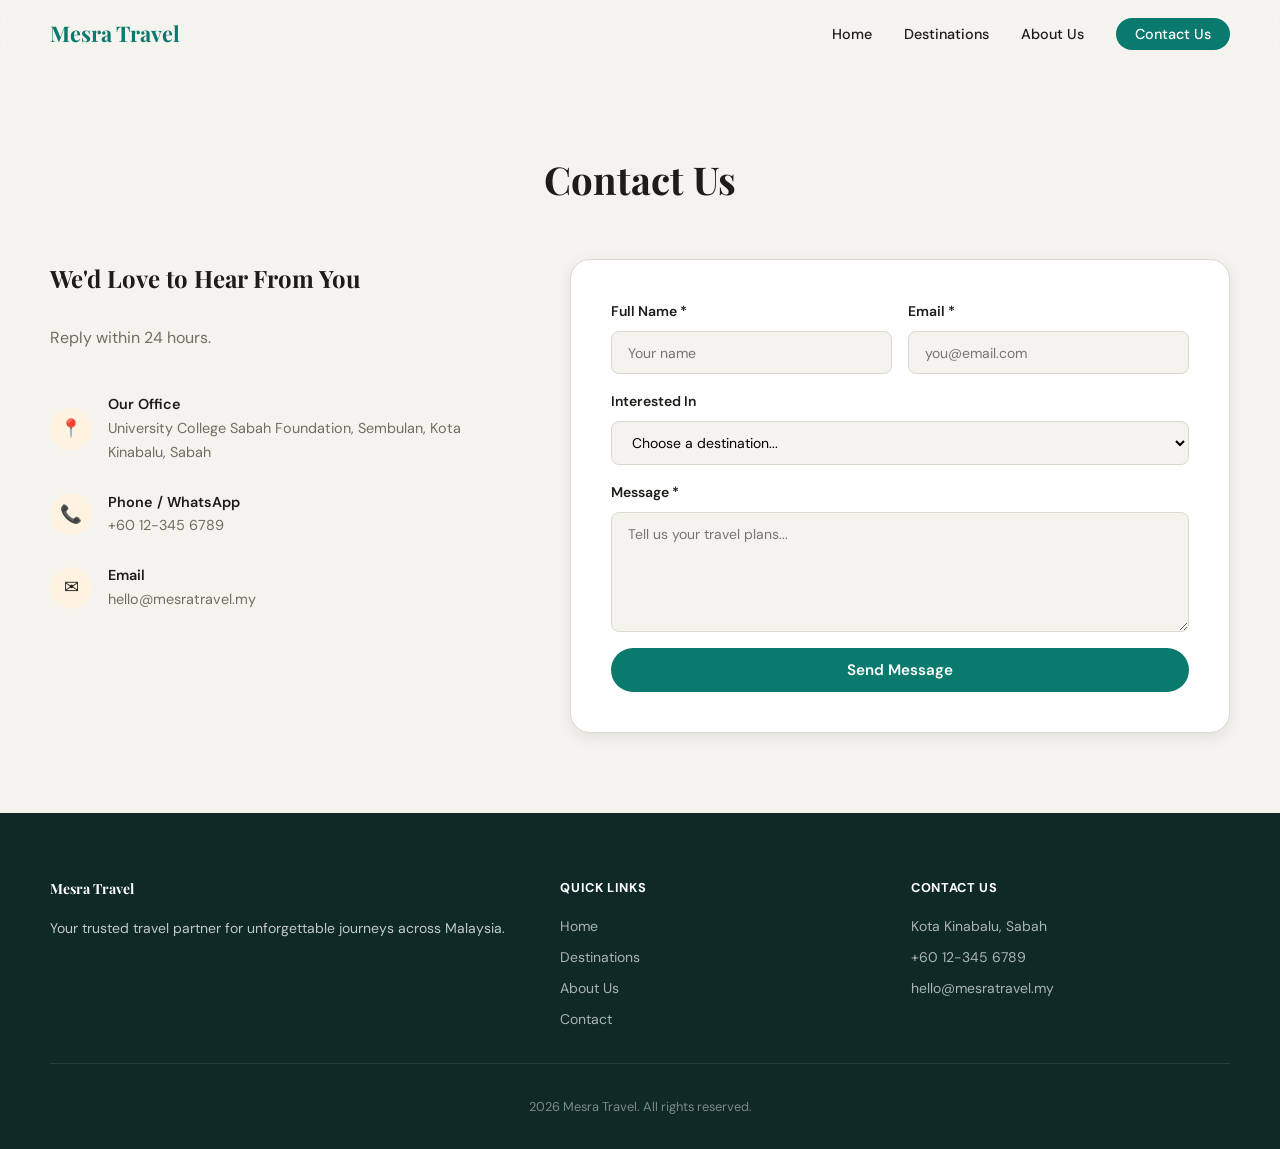
==== about.html @ d459807d "Add files via upload" ====
<!DOCTYPE html>
<html lang="en">
<head>
  <meta charset="UTF-8" />
  <meta name="viewport" content="width=device-width, initial-scale=1.0" />
  <title>About Us — Mesra Travel</title>
  <link rel="preconnect" href="https://fonts.googleapis.com">
  <link href="https://fonts.googleapis.com/css2?family=Playfair+Display:wght@700;900&family=DM+Sans:wght@400;500;600&display=swap" rel="stylesheet">
  <link rel="stylesheet" href="style.css" />
  <link rel="stylesheet" href="Style (3).css" />
</head>
<body>

<!-- NAVIGATION BAR -->
<nav class="site-nav" id="navbar">
  <div class="nav-inner">
    <a href="index.html" class="nav-logo">Mesra Travel</a>
    <ul class="nav-links">
      <li><a href="index.html">Home</a></li>
      <li><a href="destinations.html">Destinations</a></li>
      <li><a href="about.html">About Us</a></li>
      <li><a href="about.html#contact" class="nav-cta">Contact Us</a></li>
    </ul>
    <button class="nav-hamburger" id="hamburger">
      <span></span>
      <span></span>
      <span></span>
    </button>
  </div>
</nav>

<!-- MOBILE MENU -->
<div class="nav-mobile" id="mobileMenu">
  <a href="index.html">Home</a>
  <a href="destinations.html">Destinations</a>
  <a href="about.html">About Us</a>
  <a href="about.html#contact">Contact Us</a>
</div>

<!-- CONTACT SECTION -->
<section class="section" id="contact">
  <div class="section-inner">
    <h2 class="section-title">Contact Us</h2>

    <div class="contact-wrap">

      <!-- Left: contact details -->
      <div class="contact-info">
        <h3>We'd Love to Hear From You</h3>
        <p>Reply within 24 hours.</p>

        <div class="contact-detail">
          <div class="contact-icon">📍</div>
          <div>
            <strong>Our Office</strong>
            <span>University College Sabah Foundation, Sembulan, Kota Kinabalu, Sabah</span>
          </div>
        </div>

        <div class="contact-detail">
          <div class="contact-icon">📞</div>
          <div>
            <strong>Phone / WhatsApp</strong>
            <span>+60 12-345 6789</span>
          </div>
        </div>

        <div class="contact-detail">
          <div class="contact-icon">✉</div>
          <div>
            <strong>Email</strong>
            <span>hello@mesratravel.my</span>
          </div>
        </div>
      </div>

      <!-- Right: form -->
      <form class="contact-form" id="contactForm">
        <div class="form-row">
          <div class="form-group">
            <label for="name">Full Name *</label>
            <input type="text" id="name" name="name"
              placeholder="Your name" required />
          </div>
          <div class="form-group">
            <label for="email">Email *</label>
            <input type="email" id="email" name="email"
              placeholder="you@email.com" required />
          </div>
        </div>

        <div class="form-group">
          <label for="destination">Interested In</label>
          <select id="destination" name="destination">
            <option value="">Choose a destination...</option>
            <option>Semporna Island Hopping</option>
            <option>Langkawi Retreat</option>
            <option>Mount Kinabalu Climb</option>
            <option>Kuala Lumpur Explorer</option>
            <option>Custom Package</option>
          </select>
        </div>

        <div class="form-group">
          <label for="message">Message *</label>
          <textarea id="message" name="message"
            placeholder="Tell us your travel plans..."
            required></textarea>
        </div>

        <button type="submit" class="btn btn-primary"
          style="width:100%; justify-content:center;">
          Send Message
        </button>

        <!-- Success message — JS shows this after submit -->
        <div class="form-success" id="formSuccess">
          Thank you! We will contact you within 24 hours.
        </div>

      </form>
    </div>
  </div>
</section>

<!-- FOOTER -->
<footer class="site-footer">
  <div class="footer-inner">
    <div class="footer-top">

      <div class="footer-brand">
        <p class="nav-logo" style="color:#fff; margin-bottom:1rem;">Mesra Travel</p>
        <p>Your trusted travel partner for unforgettable journeys across Malaysia.</p>
      </div>

      <div class="footer-col">
        <h4>Quick Links</h4>
        <ul>
          <li><a href="index.html">Home</a></li>
          <li><a href="destinations.html">Destinations</a></li>
          <li><a href="about.html">About Us</a></li>
          <li><a href="about.html#contact">Contact</a></li>
        </ul>
      </div>

      <div class="footer-col">
        <h4>Contact Us</h4>
        <ul>
          <li>Kota Kinabalu, Sabah</li>
          <li><a href="tel:+60123456789">+60 12-345 6789</a></li>
          <li><a href="mailto:hello@mesratravel.my">hello@mesratravel.my</a></li>
        </ul>
      </div>

    </div>
    <div class="footer-bottom">
      <span>2026 Mesra Travel. All rights reserved.</span>
    </div>
  </div>
</footer>

<script src="script.js"></script>
</body>
</html>
---- style.css ----
/* ===== FONTS ===== */
@import url('https://fonts.googleapis.com/css2?family=Playfair+Display:wght@700;900&family=DM+Sans:wght@400;500;600&display=swap');

/* ===== COLOR & FONT VARIABLES ===== */
:root {
  --color-bg:      #f5f3ee;
  --color-text:    #1e1c18;
  --color-primary: #0a7a6e;
  --color-gold:    #c98a1a;
  --font-display:  'Playfair Display', Georgia, serif;
  --font-body:     'DM Sans', sans-serif;
}

/* ===== RESET ===== */
*, *::before, *::after { box-sizing: border-box; margin: 0; padding: 0; }
body { font-family: var(--font-body); font-size: 1rem; color: var(--color-text); background: var(--color-bg); line-height: 1.65; }
img, video { display: block; max-width: 100%; }
a { text-decoration: none; color: inherit; }
ul { list-style: none; }

/* ===== NAVIGATION BAR ===== */
.site-nav {
  position: fixed;
  top: 0;
  left: 0;
  right: 0;
  height: 68px;
  display: flex;
  align-items: center;
  padding: 0 1.5rem;
  background: rgba(245,243,238,0.96);
  backdrop-filter: blur(12px);
  box-shadow: 0 1px 3px rgba(0,0,0,0.07);
  z-index: 100;
}

.nav-inner {
  max-width: 1180px;
  width: 100%;
  margin: 0 auto;
  display: flex;
  align-items: center;
  justify-content: space-between;
}

.nav-logo {
  font-family: var(--font-display);
  font-size: 1.35rem;
  font-weight: 700;
  color: var(--color-primary);
}

.nav-links {
  display: flex;
  gap: 2rem;
}

.nav-links a {
  font-size: 0.9rem;
  font-weight: 500;
  color: var(--color-text);
  transition: color 0.2s;
}

.nav-links a:hover {
  color: var(--color-primary);
}

.nav-cta {
  background: var(--color-primary);
  color: #fff !important;
  padding: 0.45rem 1.2rem;
  border-radius: 9999px;
}

.nav-hamburger {
  display: none;
  flex-direction: column;
  gap: 5px;
  background: none;
  border: none;
  cursor: pointer;
  padding: 4px;
}

.nav-hamburger span {
  display: block;
  width: 24px;
  height: 2px;
  background: var(--color-text);
  border-radius: 99px;
}

.nav-mobile {
  display: none;
}

@media (max-width: 768px) {
  .nav-links { display: none; }
  .nav-hamburger { display: flex; }

  .nav-mobile.open {
    display: flex;
    flex-direction: column;
    position: fixed;
    top: 68px;
    left: 0;
    right: 0;
    background: rgba(245,243,238,0.98);
    padding: 1.5rem;
    gap: 1rem;
    z-index: 99;
    box-shadow: 0 4px 16px rgba(0,0,0,0.1);
  }

  .nav-mobile a {
    font-size: 1rem;
    font-weight: 500;
    padding: 0.75rem 0;
    border-bottom: 1px solid #dcd8d0;
    color: var(--color-text);
  }
}

/* ===== HERO — VIDEO BACKGROUND ===== */
.hero {
  position: relative;
  width: 100%;
  min-height: 100vh;
  display: flex;
  align-items: center;
  justify-content: center;
  overflow: hidden;
  background: #0a2e2b;
}

.hero-video {
  position: absolute;
  top: 0; left: 0;
  width: 100%;
  height: 100%;
  object-fit: cover;
  z-index: 0;
}

.hero-overlay {
  position: absolute;
  top: 0; left: 0;
  width: 100%;
  height: 100%;
  background: rgba(5, 25, 22, 0.55);
  z-index: 1;
}

.hero-content {
  position: relative;
  z-index: 2;
  text-align: center;
  color: #ffffff;
  padding: 2rem;
  max-width: 820px;
}

.hero-badge {
  display: inline-block;
  background: rgba(255,255,255,0.15);
  border: 1px solid rgba(255,255,255,0.3);
  color: #fff;
  font-size: 0.75rem;
  font-weight: 700;
  letter-spacing: 0.1em;
  text-transform: uppercase;
  padding: 0.4rem 1rem;
  border-radius: 9999px;
  margin-bottom: 1.5rem;
}

.hero-content h1 {
  font-family: var(--font-display);
  font-size: clamp(2.5rem, 6vw, 6rem);
  font-weight: 900;
  line-height: 1.08;
  margin-bottom: 1.5rem;
}

.hero-content h1 em {
  font-style: normal;
  color: #f0c96a;
}

.hero-slogan {
  font-size: 1.2rem;
  opacity: 0.9;
  margin-bottom: 2.5rem;
  max-width: 50ch;
  margin-left: auto;
  margin-right: auto;
}

.hero-actions {
  display: flex;
  gap: 1rem;
  justify-content: center;
  flex-wrap: wrap;
}

/* ===== BUTTONS ===== */
.btn {
  display: inline-flex;
  align-items: center;
  padding: 0.75rem 1.75rem;
  border-radius: 9999px;
  font-size: 0.9rem;
  font-weight: 600;
  transition: all 0.2s ease;
}

.btn:hover { transform: translateY(-2px); }

.btn-primary {
  background: var(--color-primary);
  color: #ffffff;
}

.btn-primary:hover { background: #075f56; }

.btn-outline {
  background: transparent;
  color: #ffffff;
  border: 2px solid rgba(255,255,255,0.7);
}

.btn-outline:hover { background: rgba(255,255,255,0.1); }

.btn-outline-dark {
  background: transparent;
  color: var(--color-primary);
  border: 2px solid var(--color-primary);
  padding: 0.6rem 1.5rem;
  border-radius: 9999px;
  font-size: 0.875rem;
  font-weight: 600;
  display: inline-block;
  transition: all 0.2s;
}

.btn-outline-dark:hover {
  background: var(--color-primary);
  color: #fff;
}

/* ===== SECTION WRAPPER ===== */
.section {
  padding: 5rem 1.5rem;
}

.section-inner {
  max-width: 1180px;
  margin: 0 auto;
}

.section-title {
  font-family: var(--font-display);
  font-size: clamp(1.8rem, 3vw, 2.5rem);
  font-weight: 700;
  text-align: center;
  margin-bottom: 3rem;
  color: var(--color-text);
}

/* ===== CARDS GRID ===== */
.cards-grid {
  display: grid;
  grid-template-columns: repeat(auto-fill, minmax(300px, 1fr));
  gap: 1.5rem;
}

/* ===== SINGLE CARD ===== */
.card {
  background: #ffffff;
  border-radius: 1.25rem;
  overflow: hidden;
  box-shadow: 0 1px 3px rgba(0,0,0,0.07);
  border: 1px solid #dcd8d0;
  transition: transform 0.2s, box-shadow 0.2s;
}

.card:hover {
  transform: translateY(-4px);
  box-shadow: 0 12px 40px rgba(0,0,0,0.14);
}

.card-img-wrap {
  position: relative;
  height: 220px;
  overflow: hidden;
}

.card-img-wrap img {
  width: 100%;
  height: 100%;
  object-fit: cover;
  transition: transform 0.5s;
}

.card:hover .card-img-wrap img {
  transform: scale(1.06);
}

.card-badge {
  position: absolute;
  top: 0.75rem;
  left: 0.75rem;
  background: var(--color-primary);
  color: #ffffff;
  font-size: 0.7rem;
  font-weight: 700;
  padding: 0.25rem 0.75rem;
  border-radius: 9999px;
  text-transform: uppercase;
  letter-spacing: 0.06em;
}

.card-body {
  padding: 1.5rem;
}

.card-body h3 {
  font-family: var(--font-display);
  font-size: 1.2rem;
  font-weight: 700;
  margin-bottom: 0.5rem;
}

.card-body p {
  font-size: 0.875rem;
  color: #706d66;
  margin-bottom: 1rem;
}

/* ===== SCROLL REVEAL ANIMATION ===== */
.reveal {
  opacity: 0;
  transform: translateY(28px);
  transition: opacity 0.65s ease, transform 0.65s ease;
}

.reveal.visible {
  opacity: 1;
  transform: translateY(0);
}

.reveal-delay-1 { transition-delay: 0.1s; }
.reveal-delay-2 { transition-delay: 0.2s; }

/* ===== FOOTER ===== */
.site-footer {
  background: #0e2926;
  color: rgba(255,255,255,0.75);
  padding: 4rem 1.5rem 2rem;
}

.footer-inner {
  max-width: 1180px;
  margin: 0 auto;
}

.footer-top {
  display: grid;
  grid-template-columns: 1.5fr 1fr 1fr 1fr;
  gap: 2rem;
  padding-bottom: 2rem;
  border-bottom: 1px solid rgba(255,255,255,0.1);
  margin-bottom: 2rem;
}

.footer-brand p {
  font-size: 0.875rem;
  line-height: 1.7;
}

.footer-col h4 {
  color: #ffffff;
  font-size: 0.8rem;
  font-weight: 700;
  text-transform: uppercase;
  letter-spacing: 0.05em;
  margin-bottom: 1rem;
}

.footer-col ul {
  display: flex;
  flex-direction: column;
  gap: 0.5rem;
}

.footer-col ul li,
.footer-col ul a {
  font-size: 0.875rem;
  color: rgba(255,255,255,0.65);
}

.footer-col ul a:hover { color: #ffffff; }

.footer-bottom {
  text-align: center;
  font-size: 0.8rem;
  opacity: 0.6;
}

@media (max-width: 768px) {
  .footer-top { grid-template-columns: 1fr 1fr; }
  .cards-grid { grid-template-columns: 1fr; }
}

@media (max-width: 480px) {
  .footer-top { grid-template-columns: 1fr; }
}
---- Style (3).css ----
/* ===== FONTS ===== */
@import url('https://fonts.googleapis.com/css2?family=Playfair+Display:wght@700;900&family=DM+Sans:wght@400;500;600&display=swap');

/* ===== COLOR & FONT VARIABLES ===== */
:root {
  --color-bg:      #f5f3ee;
  --color-text:    #1e1c18;
  --color-primary: #0a7a6e;
  --color-gold:    #c98a1a;
  --font-display:  'Playfair Display', Georgia, serif;
  --font-body:     'DM Sans', sans-serif;
}

/* ===== RESET ===== */
*, *::before, *::after { box-sizing: border-box; margin: 0; padding: 0; }
body { font-family: var(--font-body); font-size: 1rem; color: var(--color-text); background: var(--color-bg); line-height: 1.65; }
img, video { display: block; max-width: 100%; }
a { text-decoration: none; color: inherit; }
ul { list-style: none; }

/* ===== NAVIGATION BAR ===== */
.site-nav {
  position: fixed;
  top: 0;
  left: 0;
  right: 0;
  height: 68px;
  display: flex;
  align-items: center;
  padding: 0 1.5rem;
  background: rgba(245,243,238,0.96);
  backdrop-filter: blur(12px);
  box-shadow: 0 1px 3px rgba(0,0,0,0.07);
  z-index: 100;
}

.nav-inner {
  max-width: 1180px;
  width: 100%;
  margin: 0 auto;
  display: flex;
  align-items: center;
  justify-content: space-between;
}

.nav-logo {
  font-family: var(--font-display);
  font-size: 1.35rem;
  font-weight: 700;
  color: var(--color-primary);
}

.nav-links {
  display: flex;
  gap: 2rem;
}

.nav-links a {
  font-size: 0.9rem;
  font-weight: 500;
  color: var(--color-text);
  transition: color 0.2s;
}

.nav-links a:hover {
  color: var(--color-primary);
}

.nav-cta {
  background: var(--color-primary);
  color: #fff !important;
  padding: 0.45rem 1.2rem;
  border-radius: 9999px;
}

.nav-hamburger {
  display: none;
  flex-direction: column;
  gap: 5px;
  background: none;
  border: none;
  cursor: pointer;
  padding: 4px;
}

.nav-hamburger span {
  display: block;
  width: 24px;
  height: 2px;
  background: var(--color-text);
  border-radius: 99px;
}

.nav-mobile {
  display: none;
}

@media (max-width: 768px) {
  .nav-links { display: none; }
  .nav-hamburger { display: flex; }

  .nav-mobile.open {
    display: flex;
    flex-direction: column;
    position: fixed;
    top: 68px;
    left: 0;
    right: 0;
    background: rgba(245,243,238,0.98);
    padding: 1.5rem;
    gap: 1rem;
    z-index: 99;
    box-shadow: 0 4px 16px rgba(0,0,0,0.1);
  }

  .nav-mobile a {
    font-size: 1rem;
    font-weight: 500;
    padding: 0.75rem 0;
    border-bottom: 1px solid #dcd8d0;
    color: var(--color-text);
  }
}

/* ===== SECTION WRAPPER ===== */
.section {
  padding: 5rem 1.5rem;
  margin-top: 68px;
}

.section-inner {
  max-width: 1180px;
  margin: 0 auto;
}

.section-title {
  font-family: var(--font-display);
  font-size: clamp(1.8rem, 3vw, 2.5rem);
  font-weight: 700;
  text-align: center;
  margin-bottom: 3rem;
  color: var(--color-text);
}

/* ===== CONTACT SECTION ===== */
.contact-wrap {
  display: grid;
  grid-template-columns: 1fr 1.4fr;
  gap: 3rem;
  align-items: start;
}

.contact-info {
  display: flex;
  flex-direction: column;
  gap: 10px;
  margin-bottom: 24px;
}

.contact-info h3 {
  font-family: var(--font-display);
  font-size: 1.5rem;
  margin-bottom: 1rem;
}

.contact-info p { color: #706d66; margin-bottom: 2rem; }

.contact-detail {
  display: flex;
  align-items: center;
  gap: 1rem;
  margin-bottom: 1rem;
  font-size: 0.9rem;
}

.contact-icon {
  width: 42px;
  height: 42px;
  background: #fdf3e0;
  border-radius: 50%;
  display: flex;
  align-items: center;
  justify-content: center;
  font-size: 1.1rem;
  flex-shrink: 0;
}

.contact-detail strong { display: block; font-weight: 600; }
.contact-detail span { color: #706d66; }

/* ===== CONTACT FORM ===== */
.contact-form {
  background: #ffffff;
  border-radius: 1.25rem;
  padding: 2.5rem;
  box-shadow: 0 4px 16px rgba(0,0,0,0.08);
  border: 1px solid #dcd8d0;
}

.form-row {
  display: grid;
  grid-template-columns: 1fr 1fr;
  gap: 1rem;
}

.form-group {
  display: flex;
  flex-direction: column;
  gap: 0.5rem;
  margin-bottom: 1rem;
}

.form-group label {
  font-size: 0.875rem;
  font-weight: 600;
}

.form-group input,
.form-group select,
.form-group textarea {
  font-family: var(--font-body);
  font-size: 0.875rem;
  padding: 0.7rem 1rem;
  border: 1.5px solid #dcd8d0;
  border-radius: 0.5rem;
  background: #f5f3ee;
  outline: none;
  transition: border-color 0.2s;
  width: 100%;
}

.form-group input:focus,
.form-group select:focus,
.form-group textarea:focus {
  border-color: var(--color-primary);
  box-shadow: 0 0 0 3px rgba(10,122,110,0.12);
}

.form-group textarea { resize: vertical; min-height: 120px; }

/* ===== BUTTON ===== */
.btn {
  display: inline-flex;
  align-items: center;
  padding: 0.75rem 1.75rem;
  border-radius: 9999px;
  font-family: var(--font-body);
  font-size: 0.95rem;
  font-weight: 600;
  border: none;
  cursor: pointer;
  transition: background 0.2s, transform 0.2s;
}

.btn-primary {
  background: var(--color-primary);
  color: #ffffff;
}

.btn-primary:hover {
  background: #075f56;
  transform: translateY(-2px);
}

/* ===== SUCCESS MESSAGE ===== */
.form-success {
  display: none;
  background: #e6f7f5;
  border: 1px solid var(--color-primary);
  color: var(--color-primary);
  border-radius: 0.5rem;
  padding: 1rem 1.5rem;
  margin-top: 1rem;
  font-weight: 600;
  font-size: 0.875rem;
}

/* ===== FOOTER ===== */
.site-footer {
  background: #0e2926;
  color: rgba(255,255,255,0.75);
  padding: 4rem 1.5rem 2rem;
}

.footer-inner {
  max-width: 1180px;
  margin: 0 auto;
}

.footer-top {
  display: grid;
  grid-template-columns: 1.5fr 1fr 1fr;
  gap: 2rem;
  padding-bottom: 2rem;
  border-bottom: 1px solid rgba(255,255,255,0.1);
  margin-bottom: 2rem;
}

.footer-brand p {
  font-size: 0.875rem;
  line-height: 1.7;
}

.footer-col h4 {
  color: #ffffff;
  font-size: 0.8rem;
  font-weight: 700;
  text-transform: uppercase;
  letter-spacing: 0.05em;
  margin-bottom: 1rem;
}

.footer-col ul {
  display: flex;
  flex-direction: column;
  gap: 0.5rem;
}

.footer-col ul li,
.footer-col ul a {
  font-size: 0.875rem;
  color: rgba(255,255,255,0.65);
}

.footer-col ul a:hover { color: #ffffff; }

.footer-bottom {
  text-align: center;
  font-size: 0.8rem;
  opacity: 0.6;
}

/* ===== MOBILE ===== */
@media (max-width: 768px) {
  .contact-wrap { grid-template-columns: 1fr; }
  .form-row { grid-template-columns: 1fr; }
  .footer-top { grid-template-columns: 1fr; }
}
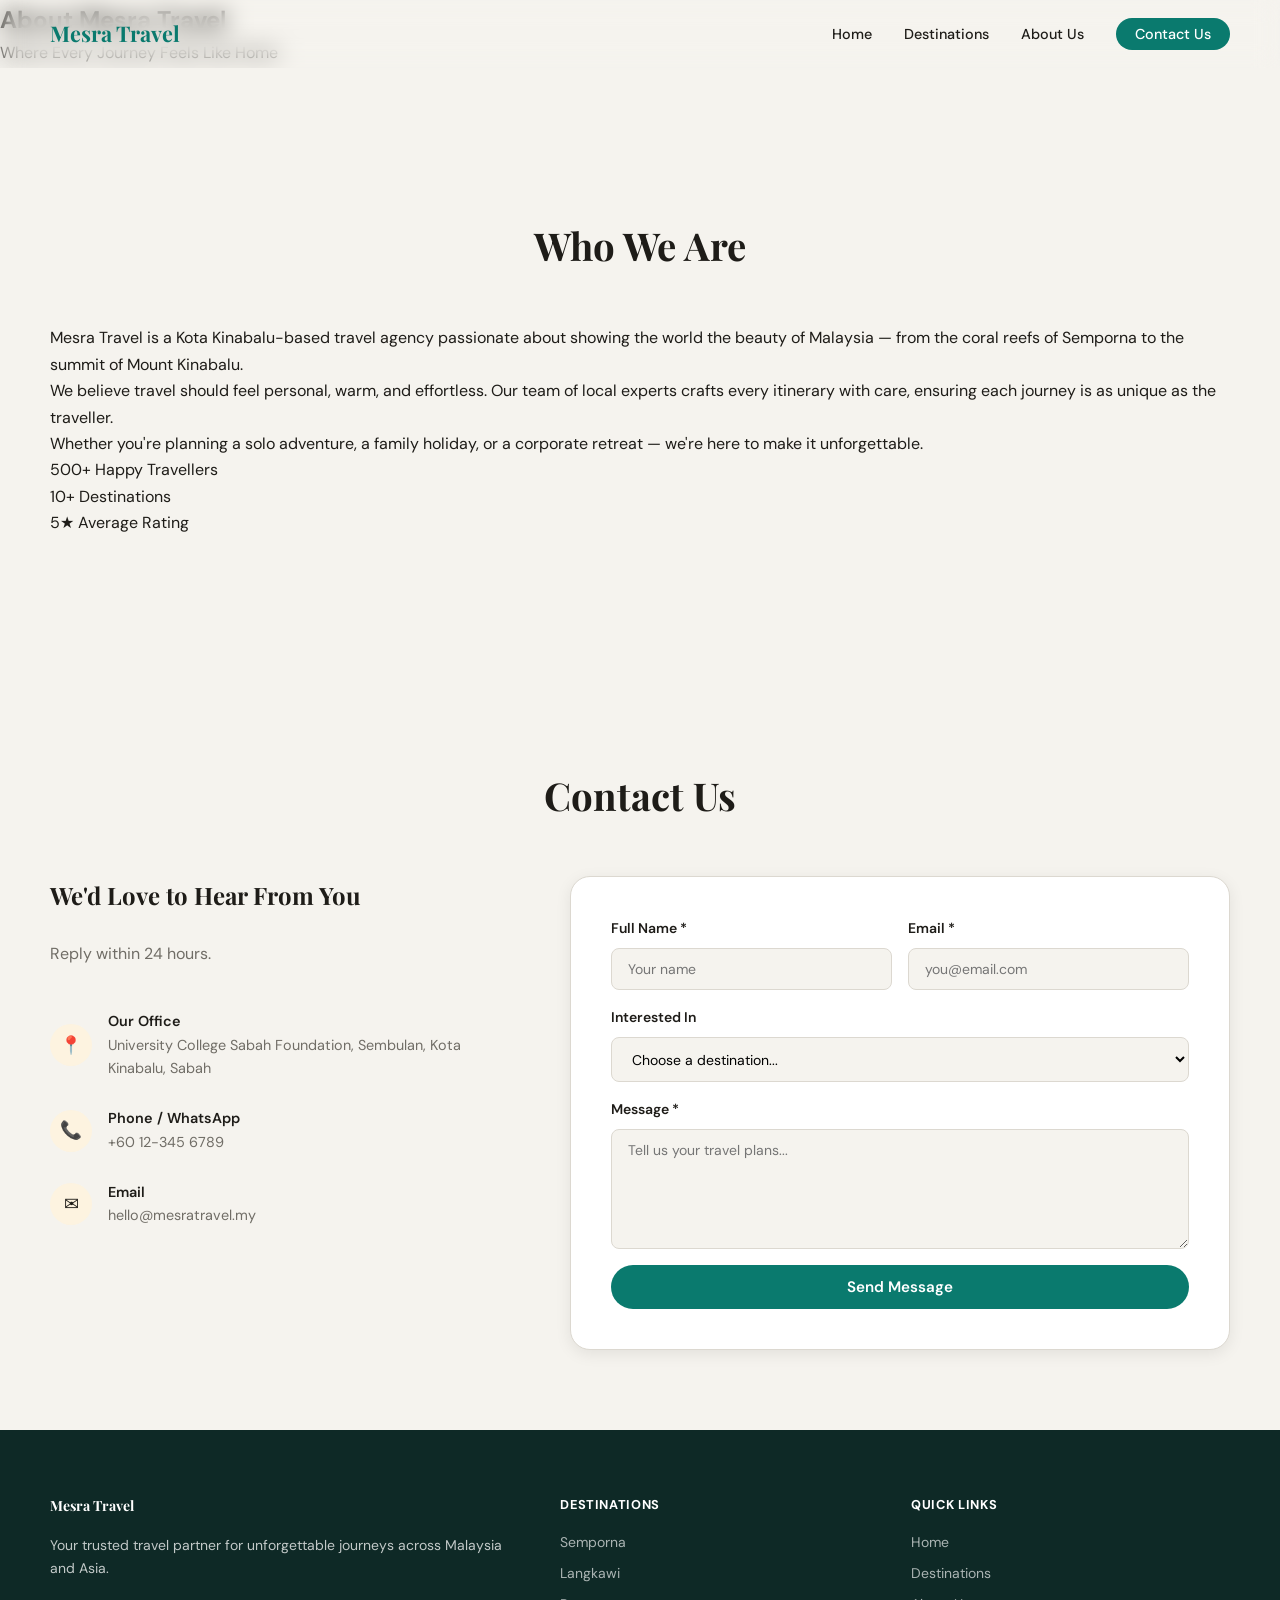
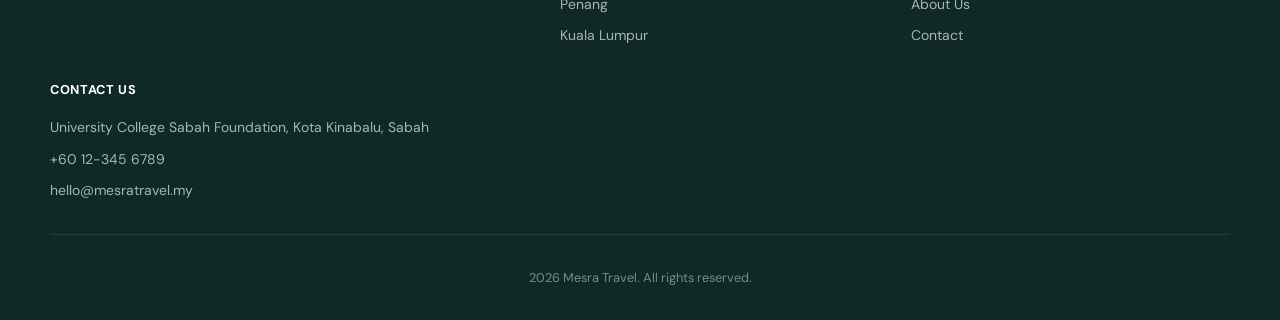
==== commit ff45cd41: "Revise About Us page content and layout Updated the About Us page with new content and structure." ====
--- a/about.html
+++ b/about.html
@@ -37,6 +37,44 @@
   <a href="about.html#contact">Contact Us</a>
 </div>
 
+<main>
+
+<!-- ABOUT HERO -->
+<section class="page-hero">
+  <div class="page-hero-content">
+    <h1>About Mesra Travel</h1>
+    <p>Where Every Journey Feels Like Home</p>
+  </div>
+</section>
+
+<!-- ABOUT SECTION -->
+<section class="section">
+  <div class="section-inner">
+    <h2 class="section-title">Who We Are</h2>
+    <div class="about-wrap">
+      <div class="about-text">
+        <p>Mesra Travel is a Kota Kinabalu-based travel agency passionate about showing the world the beauty of Malaysia — from the coral reefs of Semporna to the summit of Mount Kinabalu.</p>
+        <p>We believe travel should feel personal, warm, and effortless. Our team of local experts crafts every itinerary with care, ensuring each journey is as unique as the traveller.</p>
+        <p>Whether you're planning a solo adventure, a family holiday, or a corporate retreat — we're here to make it unforgettable.</p>
+      </div>
+      <div class="about-stats">
+        <div class="stat-card">
+          <span class="stat-number">500+</span>
+          <span class="stat-label">Happy Travellers</span>
+        </div>
+        <div class="stat-card">
+          <span class="stat-number">10+</span>
+          <span class="stat-label">Destinations</span>
+        </div>
+        <div class="stat-card">
+          <span class="stat-number">5★</span>
+          <span class="stat-label">Average Rating</span>
+        </div>
+      </div>
+    </div>
+  </div>
+</section>
+
 <!-- CONTACT SECTION -->
 <section class="section" id="contact">
   <div class="section-inner">
@@ -113,7 +151,7 @@
           Send Message
         </button>
 
-        <!-- Success message — JS shows this after submit -->
+        <!-- Success message (hidden — JS shows this) -->
         <div class="form-success" id="formSuccess">
           Thank you! We will contact you within 24 hours.
         </div>
@@ -122,6 +160,8 @@
     </div>
   </div>
 </section>
+
+</main>
 
 <!-- FOOTER -->
 <footer class="site-footer">
@@ -130,7 +170,17 @@
 
       <div class="footer-brand">
         <p class="nav-logo" style="color:#fff; margin-bottom:1rem;">Mesra Travel</p>
-        <p>Your trusted travel partner for unforgettable journeys across Malaysia.</p>
+        <p>Your trusted travel partner for unforgettable journeys across Malaysia and Asia.</p>
+      </div>
+
+      <div class="footer-col">
+        <h4>Destinations</h4>
+        <ul>
+          <li><a href="destinations.html">Semporna</a></li>
+          <li><a href="destinations.html">Langkawi</a></li>
+          <li><a href="destinations.html">Penang</a></li>
+          <li><a href="destinations.html">Kuala Lumpur</a></li>
+        </ul>
       </div>
 
       <div class="footer-col">
@@ -146,7 +196,7 @@
       <div class="footer-col">
         <h4>Contact Us</h4>
         <ul>
-          <li>Kota Kinabalu, Sabah</li>
+          <li>University College Sabah Foundation, Kota Kinabalu, Sabah</li>
           <li><a href="tel:+60123456789">+60 12-345 6789</a></li>
           <li><a href="mailto:hello@mesratravel.my">hello@mesratravel.my</a></li>
         </ul>
@@ -161,4 +211,4 @@
 
 <script src="script.js"></script>
 </body>
-</html>+</html>
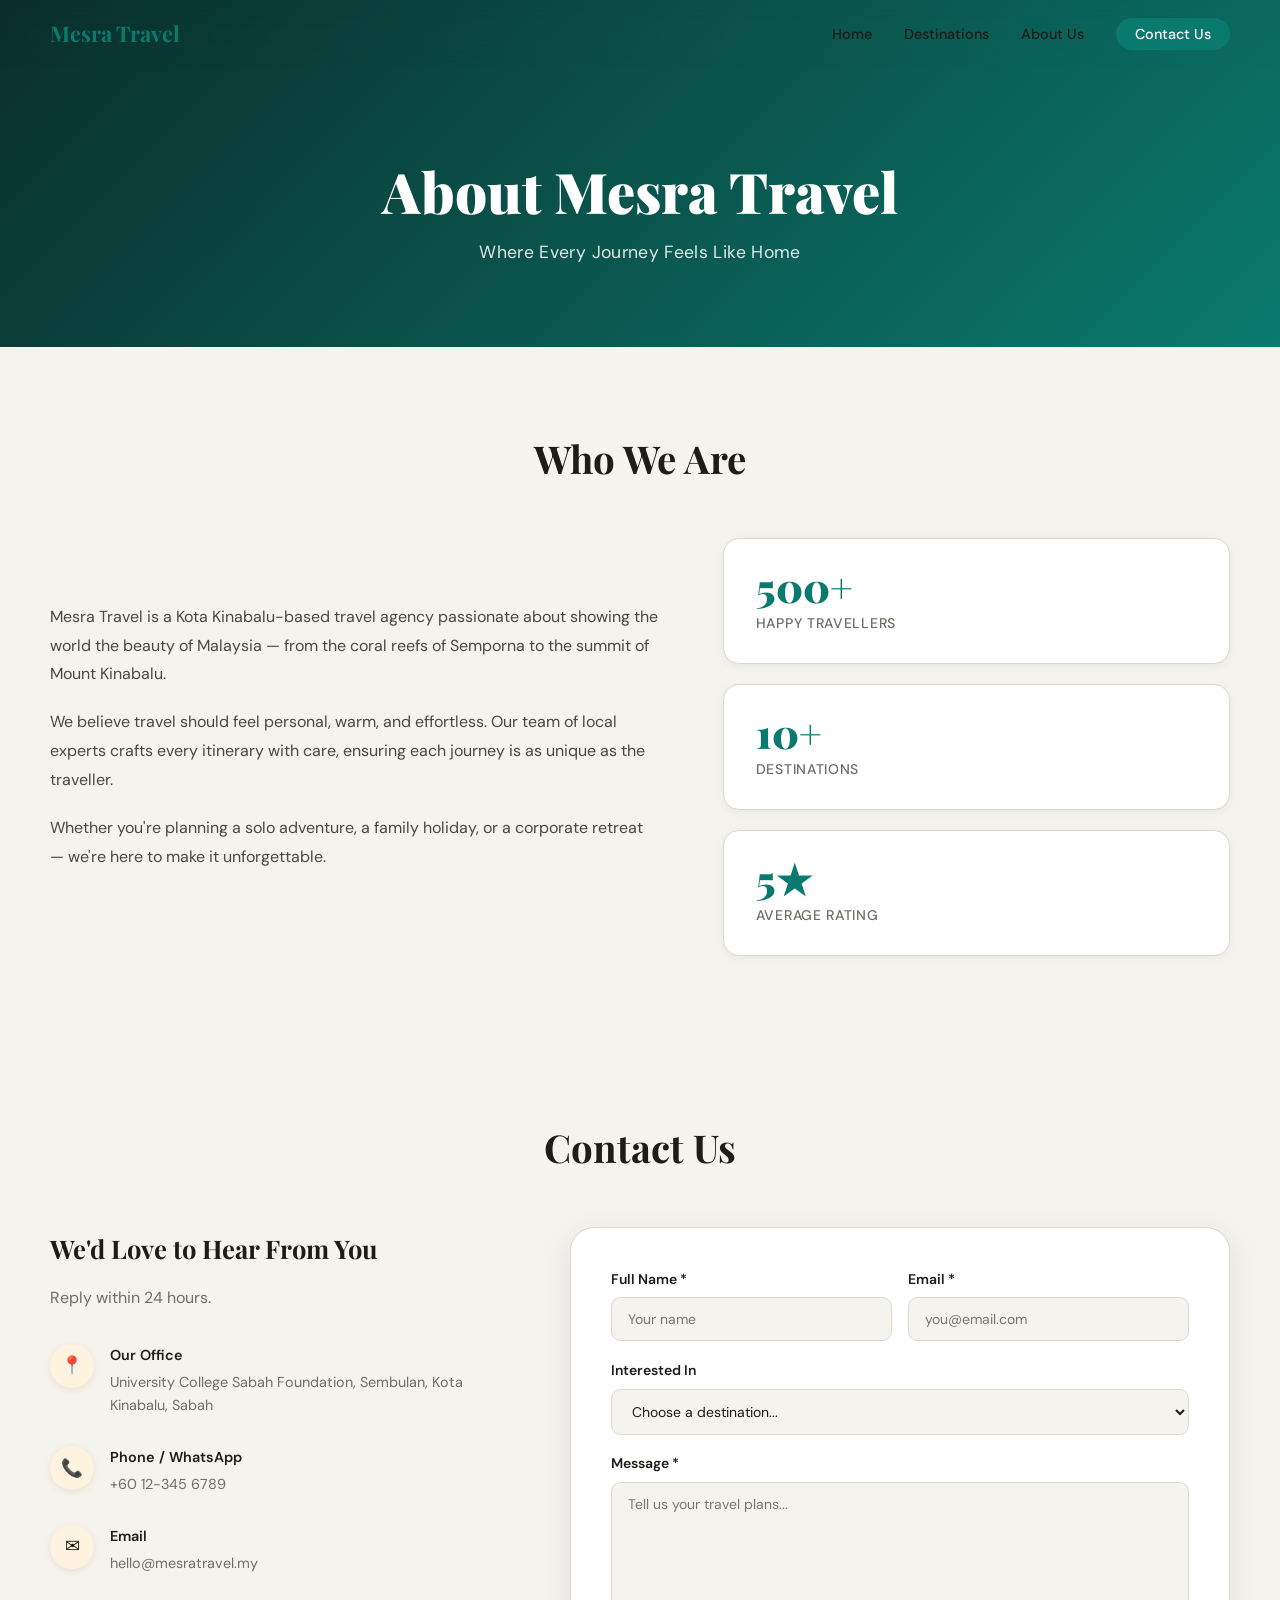
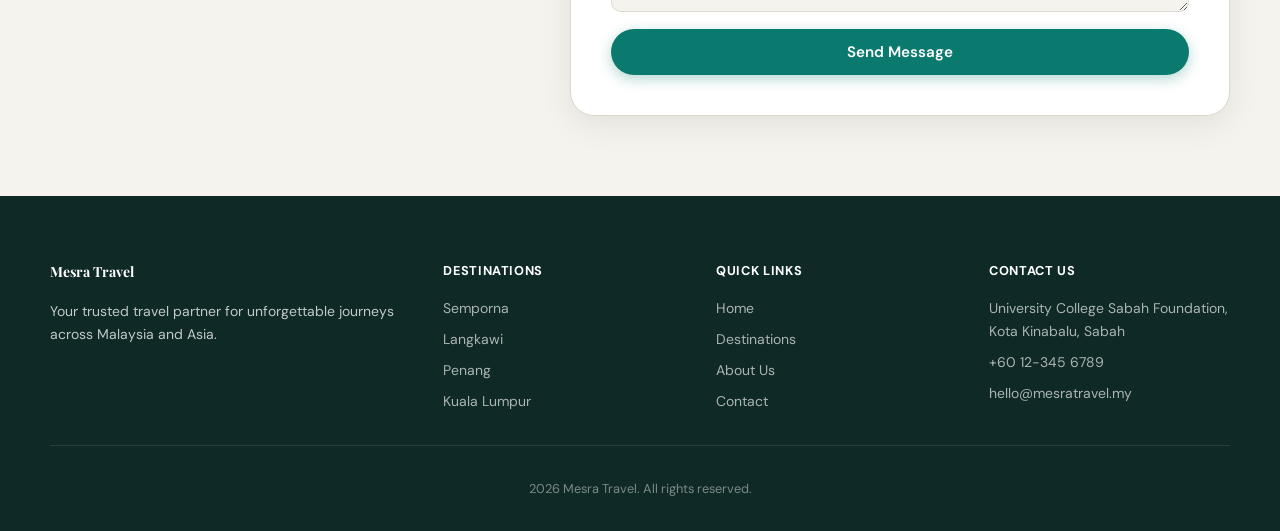
==== commit e46cd877: "Fix HTML formatting and structure in about.html" ====
--- a/about.html
+++ b/about.html
@@ -47,16 +47,18 @@
   </div>
 </section>
 
-<!-- ABOUT SECTION -->
+<!-- WHO WE ARE -->
 <section class="section">
   <div class="section-inner">
     <h2 class="section-title">Who We Are</h2>
     <div class="about-wrap">
+
       <div class="about-text">
         <p>Mesra Travel is a Kota Kinabalu-based travel agency passionate about showing the world the beauty of Malaysia — from the coral reefs of Semporna to the summit of Mount Kinabalu.</p>
         <p>We believe travel should feel personal, warm, and effortless. Our team of local experts crafts every itinerary with care, ensuring each journey is as unique as the traveller.</p>
         <p>Whether you're planning a solo adventure, a family holiday, or a corporate retreat — we're here to make it unforgettable.</p>
       </div>
+
       <div class="about-stats">
         <div class="stat-card">
           <span class="stat-number">500+</span>
@@ -71,22 +73,20 @@
           <span class="stat-label">Average Rating</span>
         </div>
       </div>
+
     </div>
   </div>
 </section>
 
-<!-- CONTACT SECTION -->
+<!-- CONTACT -->
 <section class="section" id="contact">
   <div class="section-inner">
     <h2 class="section-title">Contact Us</h2>
-
     <div class="contact-wrap">
 
-      <!-- Left: contact details -->
       <div class="contact-info">
         <h3>We'd Love to Hear From You</h3>
         <p>Reply within 24 hours.</p>
-
         <div class="contact-detail">
           <div class="contact-icon">📍</div>
           <div>
@@ -94,7 +94,6 @@
             <span>University College Sabah Foundation, Sembulan, Kota Kinabalu, Sabah</span>
           </div>
         </div>
-
         <div class="contact-detail">
           <div class="contact-icon">📞</div>
           <div>
@@ -102,7 +101,6 @@
             <span>+60 12-345 6789</span>
           </div>
         </div>
-
         <div class="contact-detail">
           <div class="contact-icon">✉</div>
           <div>
@@ -112,21 +110,17 @@
         </div>
       </div>
 
-      <!-- Right: form -->
       <form class="contact-form" id="contactForm">
         <div class="form-row">
           <div class="form-group">
             <label for="name">Full Name *</label>
-            <input type="text" id="name" name="name"
-              placeholder="Your name" required />
+            <input type="text" id="name" name="name" placeholder="Your name" required />
           </div>
           <div class="form-group">
             <label for="email">Email *</label>
-            <input type="email" id="email" name="email"
-              placeholder="you@email.com" required />
+            <input type="email" id="email" name="email" placeholder="you@email.com" required />
           </div>
         </div>
-
         <div class="form-group">
           <label for="destination">Interested In</label>
           <select id="destination" name="destination">
@@ -138,25 +132,18 @@
             <option>Custom Package</option>
           </select>
         </div>
-
         <div class="form-group">
           <label for="message">Message *</label>
-          <textarea id="message" name="message"
-            placeholder="Tell us your travel plans..."
-            required></textarea>
+          <textarea id="message" name="message" placeholder="Tell us your travel plans..." required></textarea>
         </div>
-
-        <button type="submit" class="btn btn-primary"
-          style="width:100%; justify-content:center;">
+        <button type="submit" class="btn btn-primary" style="width:100%; justify-content:center;">
           Send Message
         </button>
-
-        <!-- Success message (hidden — JS shows this) -->
         <div class="form-success" id="formSuccess">
           Thank you! We will contact you within 24 hours.
         </div>
+      </form>
 
-      </form>
     </div>
   </div>
 </section>
@@ -167,12 +154,10 @@
 <footer class="site-footer">
   <div class="footer-inner">
     <div class="footer-top">
-
       <div class="footer-brand">
         <p class="nav-logo" style="color:#fff; margin-bottom:1rem;">Mesra Travel</p>
         <p>Your trusted travel partner for unforgettable journeys across Malaysia and Asia.</p>
       </div>
-
       <div class="footer-col">
         <h4>Destinations</h4>
         <ul>
@@ -182,7 +167,6 @@
           <li><a href="destinations.html">Kuala Lumpur</a></li>
         </ul>
       </div>
-
       <div class="footer-col">
         <h4>Quick Links</h4>
         <ul>
@@ -192,7 +176,6 @@
           <li><a href="about.html#contact">Contact</a></li>
         </ul>
       </div>
-
       <div class="footer-col">
         <h4>Contact Us</h4>
         <ul>
@@ -201,7 +184,6 @@
           <li><a href="mailto:hello@mesratravel.my">hello@mesratravel.my</a></li>
         </ul>
       </div>
-
     </div>
     <div class="footer-bottom">
       <span>2026 Mesra Travel. All rights reserved.</span>
--- a/Style (3).css
+++ b/Style (3).css
@@ -21,9 +21,7 @@
 /* ===== NAVIGATION BAR ===== */
 .site-nav {
   position: fixed;
-  top: 0;
-  left: 0;
-  right: 0;
+  top: 0; left: 0; right: 0;
   height: 68px;
   display: flex;
   align-items: center;
@@ -50,10 +48,7 @@
   color: var(--color-primary);
 }
 
-.nav-links {
-  display: flex;
-  gap: 2rem;
-}
+.nav-links { display: flex; gap: 2rem; }
 
 .nav-links a {
   font-size: 0.9rem;
@@ -62,9 +57,7 @@
   transition: color 0.2s;
 }
 
-.nav-links a:hover {
-  color: var(--color-primary);
-}
+.nav-links a:hover { color: var(--color-primary); }
 
 .nav-cta {
   background: var(--color-primary);
@@ -91,9 +84,7 @@
   border-radius: 99px;
 }
 
-.nav-mobile {
-  display: none;
-}
+.nav-mobile { display: none; }
 
 @media (max-width: 768px) {
   .nav-links { display: none; }
@@ -103,9 +94,7 @@
     display: flex;
     flex-direction: column;
     position: fixed;
-    top: 68px;
-    left: 0;
-    right: 0;
+    top: 68px; left: 0; right: 0;
     background: rgba(245,243,238,0.98);
     padding: 1.5rem;
     gap: 1rem;
@@ -122,10 +111,36 @@
   }
 }
 
+/* ===== PAGE HERO ===== */
+.page-hero {
+  background: linear-gradient(135deg, #0a2e2b 0%, #0a7a6e 100%);
+  color: #ffffff;
+  text-align: center;
+  padding: 10rem 1.5rem 5rem;
+}
+
+.page-hero-content {
+  max-width: 650px;
+  margin: 0 auto;
+}
+
+.page-hero h1 {
+  font-family: var(--font-display);
+  font-size: clamp(2.2rem, 5vw, 3.5rem);
+  font-weight: 900;
+  margin-bottom: 1rem;
+  line-height: 1.1;
+}
+
+.page-hero p {
+  font-size: 1.1rem;
+  opacity: 0.88;
+  letter-spacing: 0.02em;
+}
+
 /* ===== SECTION WRAPPER ===== */
 .section {
   padding: 5rem 1.5rem;
-  margin-top: 68px;
 }
 
 .section-inner {
@@ -142,6 +157,60 @@
   color: var(--color-text);
 }
 
+/* ===== ABOUT SECTION ===== */
+.about-wrap {
+  display: grid;
+  grid-template-columns: 1.2fr 1fr;
+  gap: 4rem;
+  align-items: center;
+}
+
+.about-text p {
+  font-size: 1rem;
+  color: #4a4740;
+  line-height: 1.8;
+  margin-bottom: 1.2rem;
+}
+
+.about-stats {
+  display: flex;
+  flex-direction: column;
+  gap: 1.25rem;
+}
+
+.stat-card {
+  background: #ffffff;
+  border: 1px solid #dcd8d0;
+  border-radius: 1rem;
+  padding: 1.75rem 2rem;
+  display: flex;
+  flex-direction: column;
+  gap: 0.3rem;
+  box-shadow: 0 2px 8px rgba(0,0,0,0.05);
+  transition: transform 0.2s, box-shadow 0.2s;
+}
+
+.stat-card:hover {
+  transform: translateY(-3px);
+  box-shadow: 0 8px 24px rgba(0,0,0,0.1);
+}
+
+.stat-number {
+  font-family: var(--font-display);
+  font-size: 2.5rem;
+  font-weight: 900;
+  color: var(--color-primary);
+  line-height: 1;
+}
+
+.stat-label {
+  font-size: 0.875rem;
+  font-weight: 500;
+  color: #706d66;
+  text-transform: uppercase;
+  letter-spacing: 0.05em;
+}
+
 /* ===== CONTACT SECTION ===== */
 .contact-wrap {
   display: grid;
@@ -153,29 +222,32 @@
 .contact-info {
   display: flex;
   flex-direction: column;
-  gap: 10px;
-  margin-bottom: 24px;
+  gap: 0.5rem;
 }
 
 .contact-info h3 {
   font-family: var(--font-display);
-  font-size: 1.5rem;
-  margin-bottom: 1rem;
-}
-
-.contact-info p { color: #706d66; margin-bottom: 2rem; }
+  font-size: 1.6rem;
+  font-weight: 700;
+  margin-bottom: 0.5rem;
+}
+
+.contact-info > p {
+  color: #706d66;
+  margin-bottom: 1.5rem;
+}
 
 .contact-detail {
   display: flex;
-  align-items: center;
+  align-items: flex-start;
   gap: 1rem;
-  margin-bottom: 1rem;
+  margin-bottom: 1.25rem;
   font-size: 0.9rem;
 }
 
 .contact-icon {
-  width: 42px;
-  height: 42px;
+  width: 44px;
+  height: 44px;
   background: #fdf3e0;
   border-radius: 50%;
   display: flex;
@@ -183,17 +255,23 @@
   justify-content: center;
   font-size: 1.1rem;
   flex-shrink: 0;
-}
-
-.contact-detail strong { display: block; font-weight: 600; }
+  box-shadow: 0 2px 6px rgba(201,138,26,0.15);
+}
+
+.contact-detail strong {
+  display: block;
+  font-weight: 600;
+  margin-bottom: 0.2rem;
+}
+
 .contact-detail span { color: #706d66; }
 
 /* ===== CONTACT FORM ===== */
 .contact-form {
   background: #ffffff;
-  border-radius: 1.25rem;
+  border-radius: 1.5rem;
   padding: 2.5rem;
-  box-shadow: 0 4px 16px rgba(0,0,0,0.08);
+  box-shadow: 0 8px 32px rgba(0,0,0,0.08);
   border: 1px solid #dcd8d0;
 }
 
@@ -206,13 +284,14 @@
 .form-group {
   display: flex;
   flex-direction: column;
-  gap: 0.5rem;
-  margin-bottom: 1rem;
+  gap: 0.4rem;
+  margin-bottom: 1.1rem;
 }
 
 .form-group label {
   font-size: 0.875rem;
   font-weight: 600;
+  color: var(--color-text);
 }
 
 .form-group input,
@@ -220,46 +299,54 @@
 .form-group textarea {
   font-family: var(--font-body);
   font-size: 0.875rem;
-  padding: 0.7rem 1rem;
+  padding: 0.75rem 1rem;
   border: 1.5px solid #dcd8d0;
-  border-radius: 0.5rem;
+  border-radius: 0.6rem;
   background: #f5f3ee;
   outline: none;
-  transition: border-color 0.2s;
+  transition: border-color 0.2s, box-shadow 0.2s;
   width: 100%;
+  color: var(--color-text);
 }
 
 .form-group input:focus,
 .form-group select:focus,
 .form-group textarea:focus {
   border-color: var(--color-primary);
+  background: #ffffff;
   box-shadow: 0 0 0 3px rgba(10,122,110,0.12);
 }
 
-.form-group textarea { resize: vertical; min-height: 120px; }
+.form-group textarea {
+  resize: vertical;
+  min-height: 130px;
+}
 
 /* ===== BUTTON ===== */
 .btn {
   display: inline-flex;
   align-items: center;
-  padding: 0.75rem 1.75rem;
+  justify-content: center;
+  padding: 0.8rem 1.75rem;
   border-radius: 9999px;
   font-family: var(--font-body);
   font-size: 0.95rem;
   font-weight: 600;
   border: none;
   cursor: pointer;
-  transition: background 0.2s, transform 0.2s;
+  transition: background 0.2s, transform 0.2s, box-shadow 0.2s;
 }
 
 .btn-primary {
   background: var(--color-primary);
   color: #ffffff;
+  box-shadow: 0 4px 14px rgba(10,122,110,0.3);
 }
 
 .btn-primary:hover {
   background: #075f56;
   transform: translateY(-2px);
+  box-shadow: 0 6px 20px rgba(10,122,110,0.4);
 }
 
 /* ===== SUCCESS MESSAGE ===== */
@@ -268,11 +355,12 @@
   background: #e6f7f5;
   border: 1px solid var(--color-primary);
   color: var(--color-primary);
-  border-radius: 0.5rem;
+  border-radius: 0.6rem;
   padding: 1rem 1.5rem;
   margin-top: 1rem;
   font-weight: 600;
   font-size: 0.875rem;
+  text-align: center;
 }
 
 /* ===== FOOTER ===== */
@@ -289,7 +377,7 @@
 
 .footer-top {
   display: grid;
-  grid-template-columns: 1.5fr 1fr 1fr;
+  grid-template-columns: 1.5fr 1fr 1fr 1fr;
   gap: 2rem;
   padding-bottom: 2rem;
   border-bottom: 1px solid rgba(255,255,255,0.1);
@@ -332,7 +420,15 @@
 
 /* ===== MOBILE ===== */
 @media (max-width: 768px) {
+  .about-wrap { grid-template-columns: 1fr; gap: 2.5rem; }
+  .about-stats { flex-direction: row; flex-wrap: wrap; }
+  .stat-card { flex: 1; min-width: 140px; }
   .contact-wrap { grid-template-columns: 1fr; }
   .form-row { grid-template-columns: 1fr; }
+  .footer-top { grid-template-columns: 1fr 1fr; }
+}
+
+@media (max-width: 480px) {
   .footer-top { grid-template-columns: 1fr; }
-}+  .about-stats { flex-direction: column; }
+}
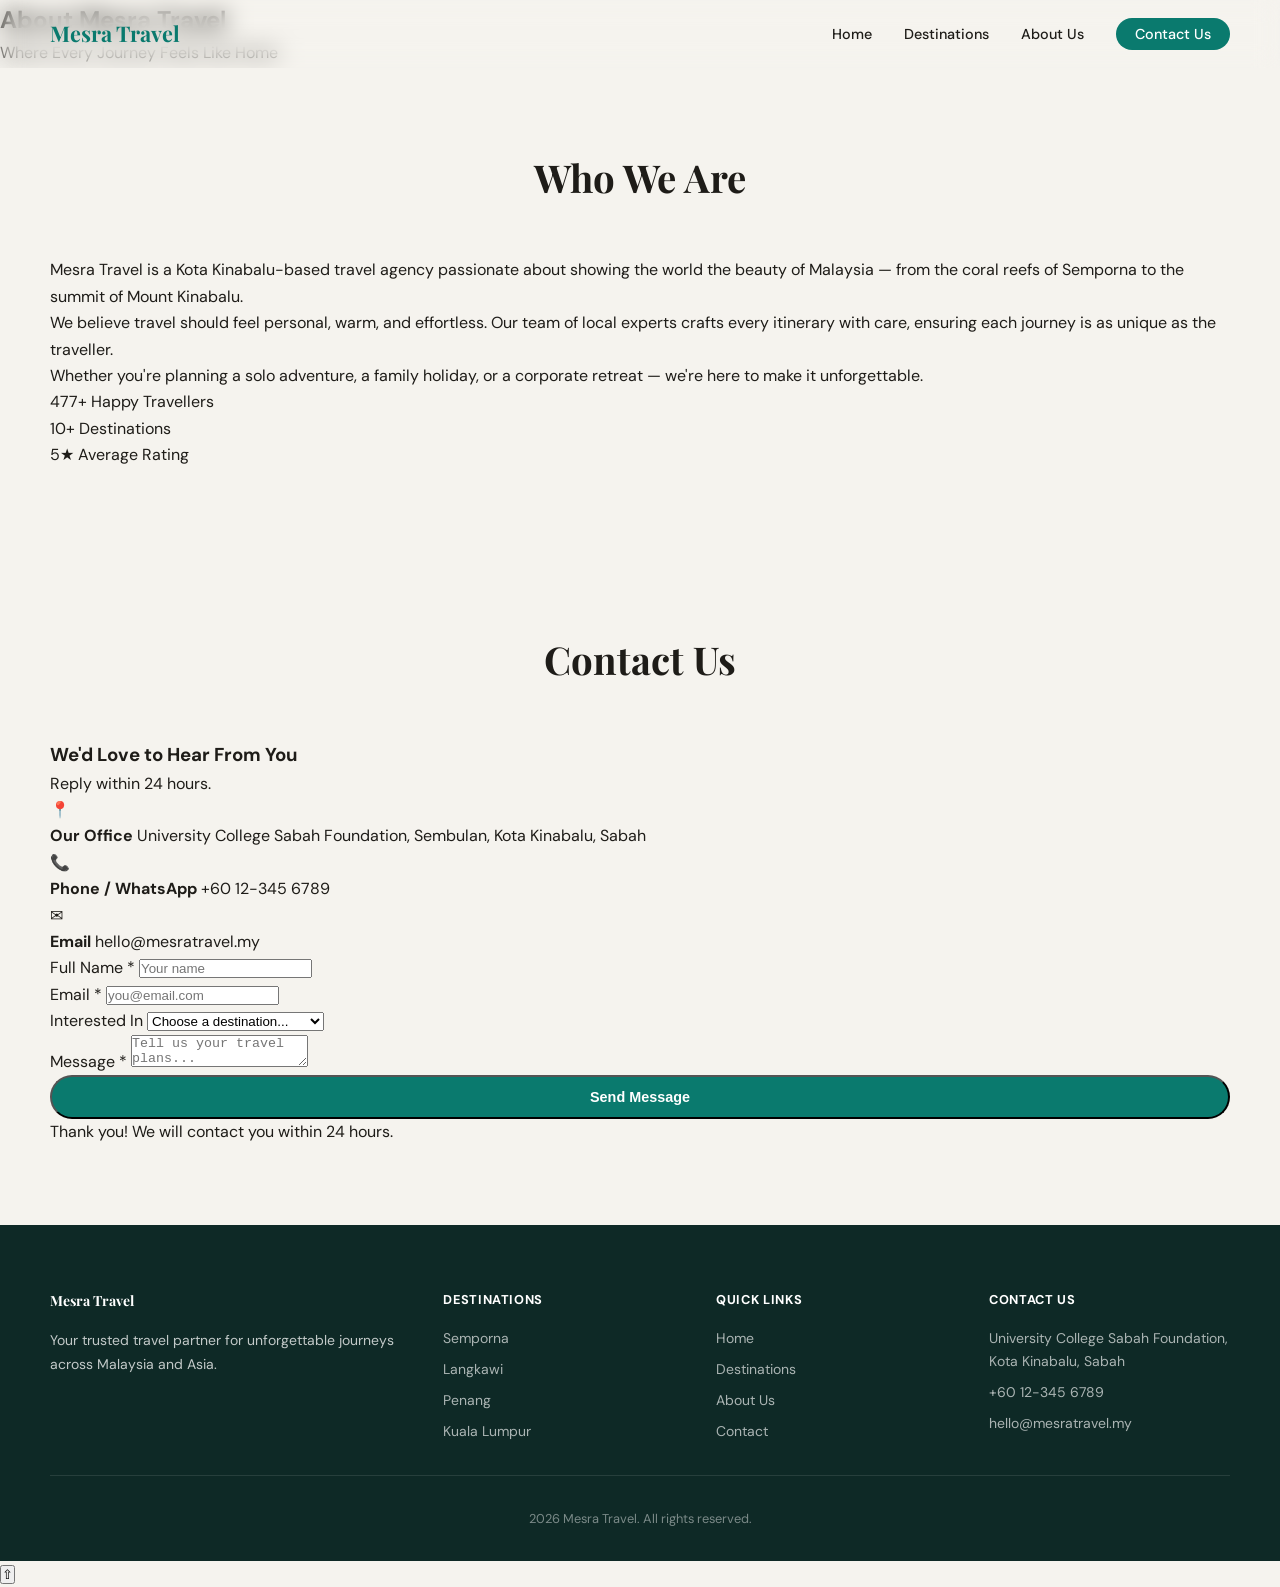
==== commit aab6a143: "Fix HTML formatting and update stylesheet link" ====
--- a/about.html
+++ b/about.html
@@ -47,38 +47,34 @@
   </div>
 </section>
 
-<!-- WHO WE ARE -->
+<!-- ABOUT SECTION -->
 <section class="section">
   <div class="section-inner">
     <h2 class="section-title">Who We Are</h2>
     <div class="about-wrap">
-
       <div class="about-text">
         <p>Mesra Travel is a Kota Kinabalu-based travel agency passionate about showing the world the beauty of Malaysia — from the coral reefs of Semporna to the summit of Mount Kinabalu.</p>
         <p>We believe travel should feel personal, warm, and effortless. Our team of local experts crafts every itinerary with care, ensuring each journey is as unique as the traveller.</p>
         <p>Whether you're planning a solo adventure, a family holiday, or a corporate retreat — we're here to make it unforgettable.</p>
       </div>
-
-      <div class="about-stats">
-        <div class="stat-card">
-          <span class="stat-number">500+</span>
-          <span class="stat-label">Happy Travellers</span>
-        </div>
-        <div class="stat-card">
-          <span class="stat-number">10+</span>
-          <span class="stat-label">Destinations</span>
-        </div>
-        <div class="stat-card">
-          <span class="stat-number">5★</span>
-          <span class="stat-label">Average Rating</span>
-        </div>
+      <div class="stat-card">
+  <span class="stat-number" data-target="500" data-suffix="+">500+</span>
+  <span class="stat-label">Happy Travellers</span>
+</div>
+<div class="stat-card">
+  <span class="stat-number" data-target="10" data-suffix="+">10+</span>
+  <span class="stat-label">Destinations</span>
+</div>
+<div class="stat-card">
+  <span class="stat-number" data-target="5" data-suffix="★">5★</span>
+  <span class="stat-label">Average Rating</span>
+</div>
       </div>
-
     </div>
   </div>
 </section>
 
-<!-- CONTACT -->
+<!-- CONTACT SECTION -->
 <section class="section" id="contact">
   <div class="section-inner">
     <h2 class="section-title">Contact Us</h2>
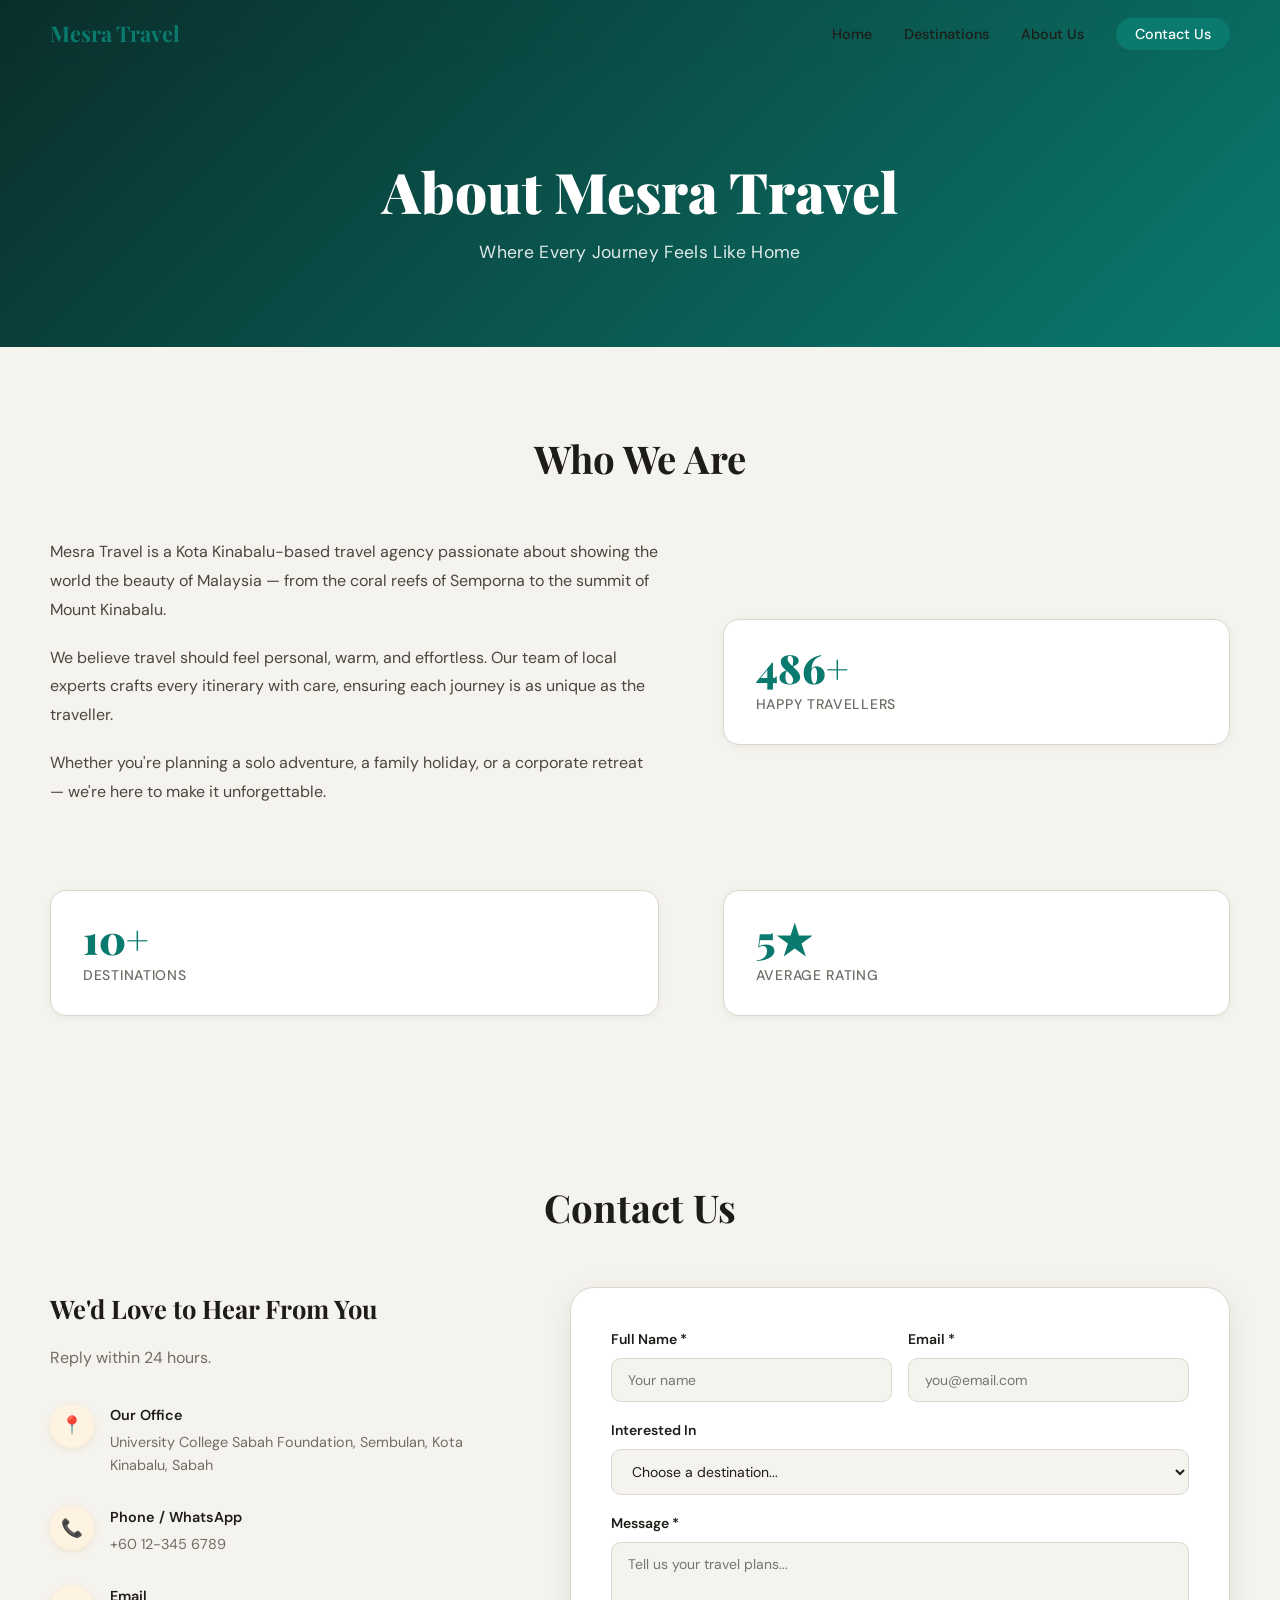
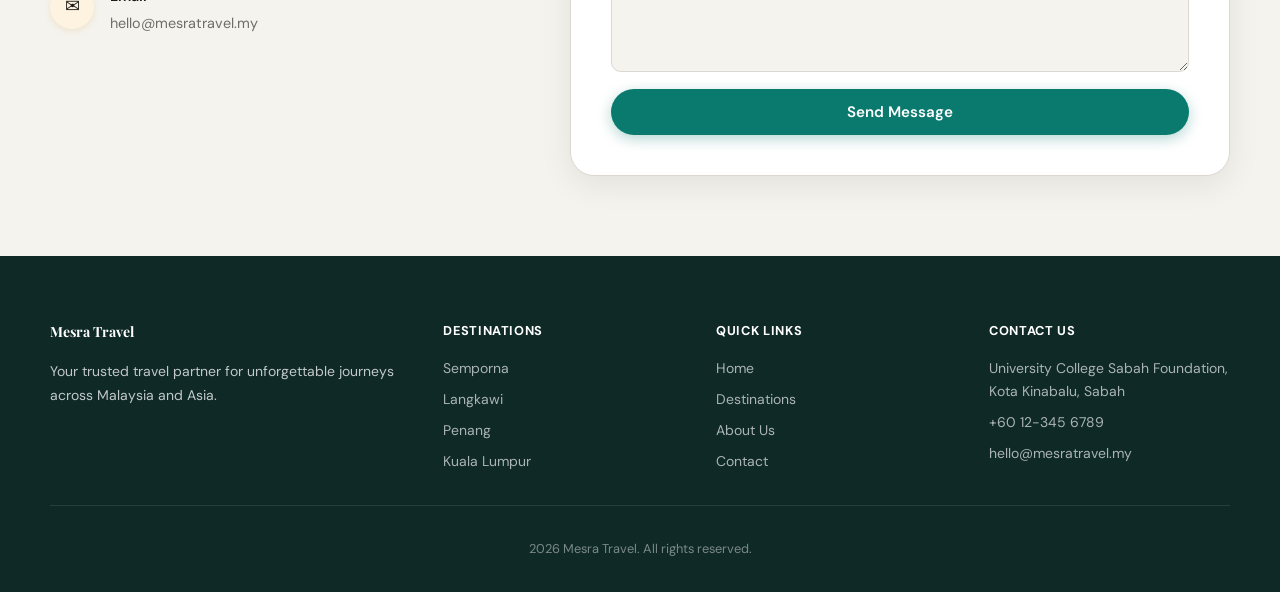
==== commit e41ed814: "Fix HTML formatting and update stylesheet link" ====
--- a/about.html
+++ b/about.html
@@ -7,7 +7,7 @@
   <link rel="preconnect" href="https://fonts.googleapis.com">
   <link href="https://fonts.googleapis.com/css2?family=Playfair+Display:wght@700;900&family=DM+Sans:wght@400;500;600&display=swap" rel="stylesheet">
   <link rel="stylesheet" href="style.css" />
-  <link rel="stylesheet" href="Style (3).css" />
+  <link rel="stylesheet" href="Style-3.css" />
 </head>
 <body>
 
--- a/Style-3.css
+++ b/Style-3.css
@@ -0,0 +1,492 @@
+/* ===== FONTS ===== */
+@import url('https://fonts.googleapis.com/css2?family=Playfair+Display:wght@700;900&family=DM+Sans:wght@400;500;600&display=swap');
+
+/* ===== COLOR & FONT VARIABLES ===== */
+:root {
+  --color-bg:      #f5f3ee;
+  --color-text:    #1e1c18;
+  --color-primary: #0a7a6e;
+  --color-gold:    #c98a1a;
+  --font-display:  'Playfair Display', Georgia, serif;
+  --font-body:     'DM Sans', sans-serif;
+}
+
+/* ===== RESET ===== */
+*, *::before, *::after { box-sizing: border-box; margin: 0; padding: 0; }
+body { font-family: var(--font-body); font-size: 1rem; color: var(--color-text); background: var(--color-bg); line-height: 1.65; }
+img, video { display: block; max-width: 100%; }
+a { text-decoration: none; color: inherit; }
+ul { list-style: none; }
+
+/* ===== NAVIGATION BAR ===== */
+.site-nav {
+  position: fixed;
+  top: 0; left: 0; right: 0;
+  height: 68px;
+  display: flex;
+  align-items: center;
+  padding: 0 1.5rem;
+  background: rgba(245,243,238,0.96);
+  backdrop-filter: blur(12px);
+  box-shadow: 0 1px 3px rgba(0,0,0,0.07);
+  z-index: 100;
+}
+
+.nav-inner {
+  max-width: 1180px;
+  width: 100%;
+  margin: 0 auto;
+  display: flex;
+  align-items: center;
+  justify-content: space-between;
+}
+
+.nav-logo {
+  font-family: var(--font-display);
+  font-size: 1.35rem;
+  font-weight: 700;
+  color: var(--color-primary);
+}
+
+.nav-links { display: flex; gap: 2rem; }
+
+.nav-links a {
+  font-size: 0.9rem;
+  font-weight: 500;
+  color: var(--color-text);
+  transition: color 0.2s;
+}
+
+.nav-links a:hover { color: var(--color-primary); }
+
+.nav-cta {
+  background: var(--color-primary);
+  color: #fff !important;
+  padding: 0.45rem 1.2rem;
+  border-radius: 9999px;
+}
+
+.nav-hamburger {
+  display: none;
+  flex-direction: column;
+  gap: 5px;
+  background: none;
+  border: none;
+  cursor: pointer;
+  padding: 4px;
+}
+
+.nav-hamburger span {
+  display: block;
+  width: 24px;
+  height: 2px;
+  background: var(--color-text);
+  border-radius: 99px;
+}
+
+.nav-mobile { display: none; }
+
+@media (max-width: 768px) {
+  .nav-links { display: none; }
+  .nav-hamburger { display: flex; }
+
+  .nav-mobile.open {
+    display: flex;
+    flex-direction: column;
+    position: fixed;
+    top: 68px; left: 0; right: 0;
+    background: rgba(245,243,238,0.98);
+    padding: 1.5rem;
+    gap: 1rem;
+    z-index: 99;
+    box-shadow: 0 4px 16px rgba(0,0,0,0.1);
+  }
+
+  .nav-mobile a {
+    font-size: 1rem;
+    font-weight: 500;
+    padding: 0.75rem 0;
+    border-bottom: 1px solid #dcd8d0;
+    color: var(--color-text);
+  }
+}
+
+/* ===== PAGE HERO ===== */
+.page-hero {
+  background: linear-gradient(135deg, #0a2e2b 0%, #0a7a6e 100%);
+  color: #ffffff;
+  text-align: center;
+  padding: 10rem 1.5rem 5rem;
+}
+
+.page-hero-content {
+  max-width: 650px;
+  margin: 0 auto;
+}
+
+.page-hero h1 {
+  font-family: var(--font-display);
+  font-size: clamp(2.2rem, 5vw, 3.5rem);
+  font-weight: 900;
+  margin-bottom: 1rem;
+  line-height: 1.1;
+}
+
+.page-hero p {
+  font-size: 1.1rem;
+  opacity: 0.88;
+  letter-spacing: 0.02em;
+}
+
+/* ===== SECTION WRAPPER ===== */
+.section {
+  padding: 5rem 1.5rem;
+}
+
+.section-inner {
+  max-width: 1180px;
+  margin: 0 auto;
+}
+
+.section-title {
+  font-family: var(--font-display);
+  font-size: clamp(1.8rem, 3vw, 2.5rem);
+  font-weight: 700;
+  text-align: center;
+  margin-bottom: 3rem;
+  color: var(--color-text);
+}
+
+/* ===== ABOUT SECTION ===== */
+.about-wrap {
+  display: grid;
+  grid-template-columns: 1.2fr 1fr;
+  gap: 4rem;
+  align-items: center;
+}
+
+.about-text p {
+  font-size: 1rem;
+  color: #4a4740;
+  line-height: 1.8;
+  margin-bottom: 1.2rem;
+}
+
+.about-stats {
+  display: flex;
+  flex-direction: column;
+  gap: 1.25rem;
+}
+
+.stat-card {
+  background: #ffffff;
+  border: 1px solid #dcd8d0;
+  border-radius: 1rem;
+  padding: 1.75rem 2rem;
+  display: flex;
+  flex-direction: column;
+  gap: 0.3rem;
+  box-shadow: 0 2px 8px rgba(0,0,0,0.05);
+  transition: transform 0.2s, box-shadow 0.2s;
+}
+
+.stat-card:hover {
+  transform: translateY(-3px);
+  box-shadow: 0 8px 24px rgba(0,0,0,0.1);
+}
+
+.stat-number {
+  font-family: var(--font-display);
+  font-size: 2.5rem;
+  font-weight: 900;
+  color: var(--color-primary);
+  line-height: 1;
+}
+
+.stat-label {
+  font-size: 0.875rem;
+  font-weight: 500;
+  color: #706d66;
+  text-transform: uppercase;
+  letter-spacing: 0.05em;
+}
+
+/* ===== CONTACT SECTION ===== */
+.contact-wrap {
+  display: grid;
+  grid-template-columns: 1fr 1.4fr;
+  gap: 3rem;
+  align-items: start;
+}
+
+.contact-info {
+  display: flex;
+  flex-direction: column;
+  gap: 0.5rem;
+}
+
+.contact-info h3 {
+  font-family: var(--font-display);
+  font-size: 1.6rem;
+  font-weight: 700;
+  margin-bottom: 0.5rem;
+}
+
+.contact-info > p {
+  color: #706d66;
+  margin-bottom: 1.5rem;
+}
+
+.contact-detail {
+  display: flex;
+  align-items: flex-start;
+  gap: 1rem;
+  margin-bottom: 1.25rem;
+  font-size: 0.9rem;
+}
+
+.contact-icon {
+  width: 44px;
+  height: 44px;
+  background: #fdf3e0;
+  border-radius: 50%;
+  display: flex;
+  align-items: center;
+  justify-content: center;
+  font-size: 1.1rem;
+  flex-shrink: 0;
+  box-shadow: 0 2px 6px rgba(201,138,26,0.15);
+}
+
+.contact-detail strong {
+  display: block;
+  font-weight: 600;
+  margin-bottom: 0.2rem;
+}
+
+.contact-detail span { color: #706d66; }
+
+/* ===== CONTACT FORM ===== */
+.contact-form {
+  background: #ffffff;
+  border-radius: 1.5rem;
+  padding: 2.5rem;
+  box-shadow: 0 8px 32px rgba(0,0,0,0.08);
+  border: 1px solid #dcd8d0;
+}
+
+.form-row {
+  display: grid;
+  grid-template-columns: 1fr 1fr;
+  gap: 1rem;
+}
+
+.form-group {
+  display: flex;
+  flex-direction: column;
+  gap: 0.4rem;
+  margin-bottom: 1.1rem;
+}
+
+.form-group label {
+  font-size: 0.875rem;
+  font-weight: 600;
+  color: var(--color-text);
+}
+
+.form-group input,
+.form-group select,
+.form-group textarea {
+  font-family: var(--font-body);
+  font-size: 0.875rem;
+  padding: 0.75rem 1rem;
+  border: 1.5px solid #dcd8d0;
+  border-radius: 0.6rem;
+  background: #f5f3ee;
+  outline: none;
+  transition: border-color 0.2s, box-shadow 0.2s;
+  width: 100%;
+  color: var(--color-text);
+}
+
+.form-group input:focus,
+.form-group select:focus,
+.form-group textarea:focus {
+  border-color: var(--color-primary);
+  background: #ffffff;
+  box-shadow: 0 0 0 3px rgba(10,122,110,0.12);
+}
+
+.form-group textarea {
+  resize: vertical;
+  min-height: 130px;
+}
+
+/* ===== BUTTON ===== */
+.btn {
+  display: inline-flex;
+  align-items: center;
+  justify-content: center;
+  padding: 0.8rem 1.75rem;
+  border-radius: 9999px;
+  font-family: var(--font-body);
+  font-size: 0.95rem;
+  font-weight: 600;
+  border: none;
+  cursor: pointer;
+  transition: background 0.2s, transform 0.2s, box-shadow 0.2s;
+}
+
+.btn-primary {
+  background: var(--color-primary);
+  color: #ffffff;
+  box-shadow: 0 4px 14px rgba(10,122,110,0.3);
+}
+
+.btn-primary:hover {
+  background: #075f56;
+  transform: translateY(-2px);
+  box-shadow: 0 6px 20px rgba(10,122,110,0.4);
+}
+
+/* ===== SUCCESS MESSAGE ===== */
+.form-success {
+  display: none;
+  background: #e6f7f5;
+  border: 1px solid var(--color-primary);
+  color: var(--color-primary);
+  border-radius: 0.6rem;
+  padding: 1rem 1.5rem;
+  margin-top: 1rem;
+  font-weight: 600;
+  font-size: 0.875rem;
+  text-align: center;
+}
+
+/* ===== FOOTER ===== */
+.site-footer {
+  background: #0e2926;
+  color: rgba(255,255,255,0.75);
+  padding: 4rem 1.5rem 2rem;
+}
+
+.footer-inner {
+  max-width: 1180px;
+  margin: 0 auto;
+}
+
+.footer-top {
+  display: grid;
+  grid-template-columns: 1.5fr 1fr 1fr 1fr;
+  gap: 2rem;
+  padding-bottom: 2rem;
+  border-bottom: 1px solid rgba(255,255,255,0.1);
+  margin-bottom: 2rem;
+}
+
+.footer-brand p {
+  font-size: 0.875rem;
+  line-height: 1.7;
+}
+
+.footer-col h4 {
+  color: #ffffff;
+  font-size: 0.8rem;
+  font-weight: 700;
+  text-transform: uppercase;
+  letter-spacing: 0.05em;
+  margin-bottom: 1rem;
+}
+
+.footer-col ul {
+  display: flex;
+  flex-direction: column;
+  gap: 0.5rem;
+}
+
+.footer-col ul li,
+.footer-col ul a {
+  font-size: 0.875rem;
+  color: rgba(255,255,255,0.65);
+}
+
+.footer-col ul a:hover { color: #ffffff; }
+
+.footer-bottom {
+  text-align: center;
+  font-size: 0.8rem;
+  opacity: 0.6;
+}
+
+/* ===== MOBILE ===== */
+@media (max-width: 768px) {
+  .about-wrap { grid-template-columns: 1fr; gap: 2.5rem; }
+  .about-stats { flex-direction: row; flex-wrap: wrap; }
+  .stat-card { flex: 1; min-width: 140px; }
+  .contact-wrap { grid-template-columns: 1fr; }
+  .form-row { grid-template-columns: 1fr; }
+  .footer-top { grid-template-columns: 1fr 1fr; }
+}
+
+@media (max-width: 480px) {
+  .footer-top { grid-template-columns: 1fr; }
+  .about-stats { flex-direction: column; }
+}
+/* ===== SCROLL PROGRESS BAR ===== */
+#progressBar {
+  position: fixed;
+  top: 0;
+  left: 0;
+  width: 0%;
+  height: 3px;
+  background: linear-gradient(90deg, #0a7a6e, #c98a1a);
+  z-index: 9999;
+  transition: width 0.1s ease;
+}
+
+/* ===== TYPING ANIMATION ===== */
+.typed-word {
+  color: #f0c96a;
+  font-style: normal;
+  border-right: 3px solid #f0c96a;
+  animation: blink 0.7s step-end infinite;
+  padding-right: 4px;
+}
+
+@keyframes blink {
+  0%, 100% { border-color: #f0c96a; }
+  50%       { border-color: transparent; }
+}
+
+/* ===== BACK TO TOP BUTTON ===== */
+#backToTop {
+  position: fixed;
+  bottom: 2rem;
+  right: 2rem;
+  width: 48px;
+  height: 48px;
+  background: var(--color-primary);
+  color: #ffffff;
+  border: none;
+  border-radius: 50%;
+  font-size: 1.5rem;
+  cursor: pointer;
+  box-shadow: 0 4px 16px rgba(10,122,110,0.4);
+  opacity: 0;
+  transform: translateY(20px);
+  transition: opacity 0.3s ease, transform 0.3s ease;
+  z-index: 999;
+  display: flex;
+  align-items: center;
+  justify-content: center;
+}
+
+#backToTop.show {
+  opacity: 1;
+  transform: translateY(0);
+}
+
+#backToTop:hover {
+  background: #075f56;
+  transform: translateY(-3px);
+}
